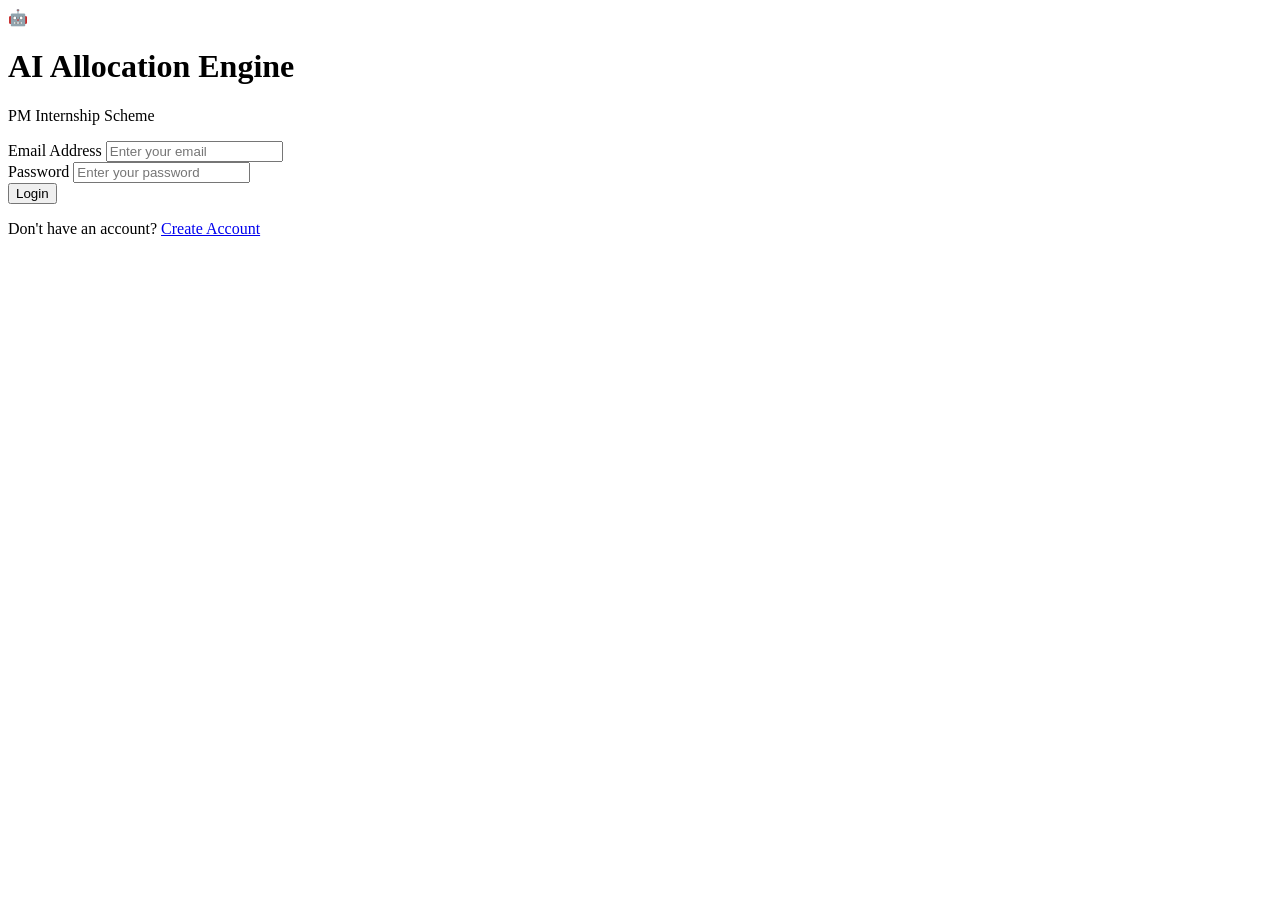
==== index.html @ 5685ccdc "Add files via upload" ====
<!DOCTYPE html>
<html lang="en">

<head>
    <meta charset="UTF-8">
    <meta name="viewport" content="width=device-width, initial-scale=1.0">

    <title>Login - AI Allocation Engine</title>

    <link rel="stylesheet" href="css/style.css">
</head>

<body class="auth-page">

    <div class="auth-container">

        <div class="auth-card">

            <!-- LOGO -->
            <div class="auth-logo">
                🤖
            </div>

            <h1>AI Allocation Engine</h1>

            <p class="auth-subtitle">
                PM Internship Scheme
            </p>

            <!-- LOGIN MESSAGE -->
            <div id="loginMessage" class="message"></div>

            <!-- LOGIN FORM -->
            <form id="loginForm">

                <div class="form-group">

                    <label for="email">
                        Email Address
                    </label>

                    <input
                        type="email"
                        id="email"
                        name="email"
                        placeholder="Enter your email"
                        autocomplete="email"
                        required
                    >

                </div>


                <div class="form-group">

                    <label for="password">
                        Password
                    </label>

                    <input
                        type="password"
                        id="password"
                        name="password"
                        placeholder="Enter your password"
                        autocomplete="current-password"
                        required
                    >

                </div>


                <button
                    type="submit"
                    id="loginButton"
                    class="primary-btn">

                    Login

                </button>

            </form>


            <p class="auth-footer">

                Don't have an account?

                <a href="register.html">
                    Create Account
                </a>

            </p>

        </div>

    </div>


    <!-- IMPORTANT:
         common.js must be loaded BEFORE login.js -->

    <script src="./js/common.js"></script>
<script src="./js/login.js"></script>

</body>

</html>
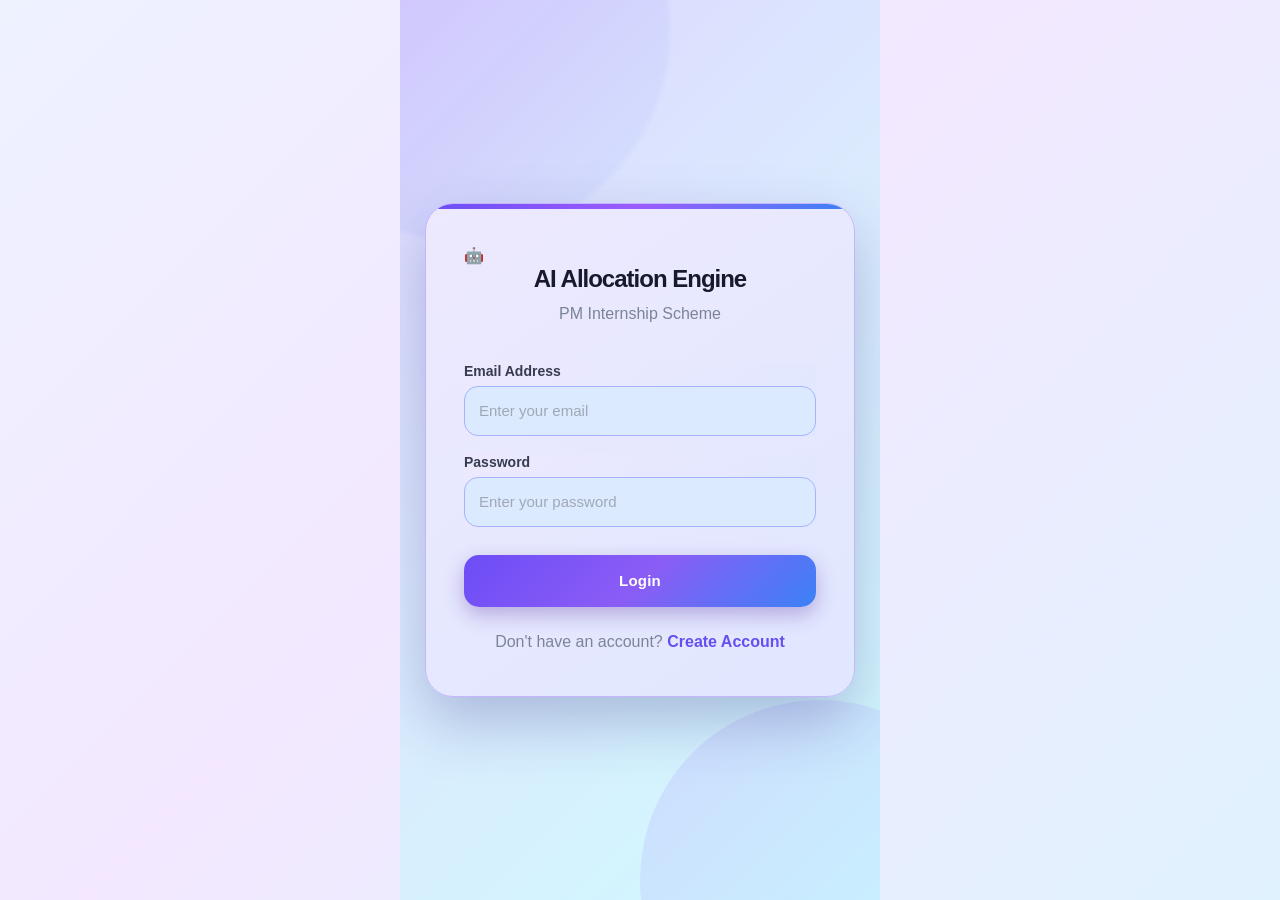
==== commit af5a4b53: "Update index.html" ====
--- a/index.html
+++ b/index.html
@@ -7,7 +7,7 @@
 
     <title>Login - AI Allocation Engine</title>
 
-    <link rel="stylesheet" href="css/style.css">
+    <link rel="stylesheet" href="./style.css">
 </head>
 
 <body class="auth-page">
@@ -99,9 +99,9 @@
     <!-- IMPORTANT:
          common.js must be loaded BEFORE login.js -->
 
-    <script src="./js/common.js"></script>
-<script src="./js/login.js"></script>
+    <script src="./common.js"></script>
+<script src="./login.js"></script>
 
 </body>
 
-</html>+</html>
--- a/style.css
+++ b/style.css
@@ -0,0 +1,3480 @@
+/* =========================================================
+   GLOBAL
+========================================================= */
+
+* {
+    margin: 0;
+    padding: 0;
+    box-sizing: border-box;
+}
+
+
+body {
+
+    font-family:
+        Arial,
+        Helvetica,
+        sans-serif;
+
+    min-height: 100vh;
+
+    background:
+        linear-gradient(
+            135deg,
+            #0f172a,
+            #1e3a8a,
+            #312e81
+        );
+
+    display: flex;
+
+    align-items: center;
+
+    justify-content: center;
+
+    padding: 20px;
+
+}
+
+
+/* =========================================================
+   AUTH CONTAINER
+========================================================= */
+
+.auth-container {
+
+    width: 100%;
+
+    max-width: 480px;
+
+}
+
+
+/* =========================================================
+   AUTH CARD
+========================================================= */
+
+.auth-card {
+
+    background: white;
+
+    border-radius: 20px;
+
+    padding: 40px;
+
+    box-shadow:
+        0 20px 60px
+        rgba(0, 0, 0, 0.3);
+
+}
+
+
+/* =========================================================
+   LOGO
+========================================================= */
+
+.logo {
+
+    width: 70px;
+
+    height: 70px;
+
+    margin: 0 auto 20px;
+
+    border-radius: 18px;
+
+    background:
+        linear-gradient(
+            135deg,
+            #2563eb,
+            #7c3aed
+        );
+
+    display: flex;
+
+    align-items: center;
+
+    justify-content: center;
+
+    font-size: 32px;
+
+}
+
+
+/* =========================================================
+   HEADINGS
+========================================================= */
+
+.auth-card h1 {
+
+    text-align: center;
+
+    font-size: 24px;
+
+    color: #111827;
+
+    margin-bottom: 5px;
+
+}
+
+
+.subtitle {
+
+    text-align: center;
+
+    color: #6b7280;
+
+    margin-bottom: 30px;
+
+}
+
+
+.auth-card h2 {
+
+    color: #1f2937;
+
+    margin-bottom: 20px;
+
+}
+
+
+/* =========================================================
+   FORM GROUP
+========================================================= */
+
+.form-group {
+
+    margin-bottom: 18px;
+
+}
+
+
+.form-group label {
+
+    display: block;
+
+    font-weight: 600;
+
+    color: #374151;
+
+    margin-bottom: 7px;
+
+}
+
+
+/* =========================================================
+   INPUT
+========================================================= */
+
+.form-group input[type="text"],
+.form-group input[type="email"],
+.form-group input[type="password"] {
+
+    width: 100%;
+
+    padding: 13px 14px;
+
+    border: 1px solid #d1d5db;
+
+    border-radius: 10px;
+
+    font-size: 15px;
+
+    outline: none;
+
+    transition: 0.2s;
+
+}
+
+
+.form-group input:focus {
+
+    border-color: #2563eb;
+
+    box-shadow:
+        0 0 0 3px
+        rgba(37, 99, 235, 0.12);
+
+}
+
+
+/* =========================================================
+   ROLE OPTIONS
+========================================================= */
+
+.role-options {
+
+    display: flex;
+
+    gap: 12px;
+
+}
+
+
+.role-option {
+
+    flex: 1;
+
+    border: 1px solid #d1d5db;
+
+    border-radius: 10px;
+
+    padding: 14px;
+
+    cursor: pointer;
+
+    transition: 0.2s;
+
+}
+
+
+.role-option:hover {
+
+    border-color: #2563eb;
+
+    background: #eff6ff;
+
+}
+
+
+.role-option input {
+
+    margin-right: 7px;
+
+}
+
+
+.role-option span {
+
+    font-weight: 600;
+
+}
+
+
+/* =========================================================
+   BUTTON
+========================================================= */
+
+.primary-btn {
+
+    width: 100%;
+
+    border: none;
+
+    border-radius: 10px;
+
+    padding: 14px;
+
+    background:
+        linear-gradient(
+            135deg,
+            #2563eb,
+            #7c3aed
+        );
+
+    color: white;
+
+    font-size: 16px;
+
+    font-weight: 700;
+
+    cursor: pointer;
+
+    transition: 0.2s;
+
+}
+
+
+.primary-btn:hover {
+
+    transform: translateY(-1px);
+
+    box-shadow:
+        0 8px 20px
+        rgba(37, 99, 235, 0.25);
+
+}
+
+
+/* =========================================================
+   MESSAGE
+========================================================= */
+
+.message {
+
+    min-height: 20px;
+
+    margin-bottom: 12px;
+
+    font-size: 14px;
+
+    font-weight: 600;
+
+}
+
+
+.message.error {
+
+    color: #dc2626;
+
+}
+
+
+.message.success {
+
+    color: #16a34a;
+
+}
+
+
+/* =========================================================
+   FOOTER
+========================================================= */
+
+.auth-footer {
+
+    text-align: center;
+
+    margin-top: 22px;
+
+    color: #6b7280;
+
+}
+
+
+.auth-footer a {
+
+    color: #2563eb;
+
+    font-weight: 700;
+
+    text-decoration: none;
+
+}
+
+
+.auth-footer a:hover {
+
+    text-decoration: underline;
+
+}
+
+
+/* =========================================================
+   MOBILE
+========================================================= */
+
+@media (max-width: 500px) {
+
+    .auth-card {
+
+        padding: 25px;
+
+    }
+
+    .role-options {
+
+        flex-direction: column;
+
+    }
+
+}
+/* =========================================================
+   APPLICATION DASHBOARD
+========================================================= */
+
+.app-layout {
+    min-height: 100vh;
+    display: flex;
+    background: #f1f5f9;
+}
+
+
+/* SIDEBAR */
+
+.sidebar {
+    width: 250px;
+    min-height: 100vh;
+    background: #0f172a;
+    color: white;
+    padding: 25px 18px;
+    position: fixed;
+    left: 0;
+    top: 0;
+    bottom: 0;
+}
+
+.sidebar-logo {
+    width: 55px;
+    height: 55px;
+    border-radius: 15px;
+    background: linear-gradient(135deg, #2563eb, #7c3aed);
+    display: flex;
+    align-items: center;
+    justify-content: center;
+    font-size: 25px;
+    margin-bottom: 15px;
+}
+
+.sidebar h2 {
+    margin-bottom: 5px;
+}
+
+.sidebar-subtitle {
+    color: #94a3b8;
+    font-size: 13px;
+    margin-bottom: 30px;
+}
+
+
+/* NAVIGATION */
+
+.sidebar nav {
+    display: flex;
+    flex-direction: column;
+    gap: 8px;
+}
+
+.nav-link {
+    text-decoration: none;
+    color: #cbd5e1;
+    padding: 13px 14px;
+    border-radius: 9px;
+    transition: 0.2s;
+}
+
+.nav-link:hover,
+.nav-link.active {
+    background: #2563eb;
+    color: white;
+}
+
+
+/* LOGOUT */
+
+.sidebar .logout-btn {
+    position: absolute;
+    left: 18px;
+    right: 18px;
+    bottom: 25px;
+    padding: 12px;
+    border: none;
+    border-radius: 9px;
+    background: #dc2626;
+    color: white;
+    font-weight: bold;
+    cursor: pointer;
+}
+
+
+/* MAIN */
+
+.main-content {
+    margin-left: 250px;
+    width: calc(100% - 250px);
+    padding: 30px;
+}
+
+
+/* TOPBAR */
+
+.topbar {
+    background: white;
+    padding: 20px 25px;
+    border-radius: 15px;
+    display: flex;
+    justify-content: space-between;
+    align-items: center;
+    margin-bottom: 25px;
+}
+
+.topbar h1 {
+    color: #0f172a;
+    margin-bottom: 5px;
+}
+
+.topbar p {
+    color: #64748b;
+}
+
+
+.user-info {
+    display: flex;
+    align-items: center;
+    gap: 10px;
+}
+
+.user-info small {
+    display: block;
+    color: #64748b;
+    margin-top: 3px;
+}
+
+.user-avatar {
+    width: 45px;
+    height: 45px;
+    background: #dbeafe;
+    border-radius: 50%;
+    display: flex;
+    align-items: center;
+    justify-content: center;
+}
+
+
+/* WELCOME */
+
+.welcome-card {
+    background: linear-gradient(
+        135deg,
+        #2563eb,
+        #7c3aed
+    );
+    color: white;
+    padding: 30px;
+    border-radius: 18px;
+    margin-bottom: 25px;
+}
+
+.welcome-card h2 {
+    margin-bottom: 8px;
+}
+
+
+/* STATISTICS */
+
+.stats-grid {
+    display: grid;
+    grid-template-columns: repeat(4, 1fr);
+    gap: 18px;
+    margin-bottom: 25px;
+}
+
+.stat-card {
+    background: white;
+    border-radius: 15px;
+    padding: 22px;
+    display: flex;
+    align-items: center;
+    gap: 15px;
+    box-shadow: 0 5px 15px rgba(15, 23, 42, 0.05);
+}
+
+.stat-icon {
+    width: 50px;
+    height: 50px;
+    border-radius: 12px;
+    background: #eff6ff;
+    display: flex;
+    align-items: center;
+    justify-content: center;
+    font-size: 24px;
+}
+
+.stat-card h3 {
+    font-size: 25px;
+    color: #0f172a;
+}
+
+.stat-card p {
+    color: #64748b;
+}
+
+
+/* SECTION */
+
+.section-card {
+    background: white;
+    border-radius: 15px;
+    padding: 25px;
+}
+
+.section-card h2 {
+    color: #0f172a;
+    margin-bottom: 20px;
+}
+
+
+/* QUICK ACTIONS */
+
+.quick-actions {
+    display: grid;
+    grid-template-columns: repeat(2, 1fr);
+    gap: 15px;
+}
+
+.action-card {
+    text-decoration: none;
+    color: #0f172a;
+    border: 1px solid #e2e8f0;
+    border-radius: 12px;
+    padding: 18px;
+    display: flex;
+    align-items: center;
+    gap: 15px;
+    transition: 0.2s;
+}
+
+.action-card:hover {
+    border-color: #2563eb;
+    transform: translateY(-2px);
+}
+
+.action-card > span {
+    font-size: 30px;
+}
+
+.action-card h3 {
+    margin-bottom: 5px;
+}
+
+.action-card p {
+    color: #64748b;
+    font-size: 14px;
+}
+
+
+/* MOBILE */
+
+@media (max-width: 900px) {
+
+    .sidebar {
+        width: 210px;
+    }
+
+    .main-content {
+        margin-left: 210px;
+        width: calc(100% - 210px);
+    }
+
+    .stats-grid {
+        grid-template-columns: repeat(2, 1fr);
+    }
+}
+
+
+@media (max-width: 650px) {
+
+    .sidebar {
+        position: relative;
+        width: 100%;
+        min-height: auto;
+    }
+
+    .app-layout {
+        display: block;
+    }
+
+    .main-content {
+        margin-left: 0;
+        width: 100%;
+        padding: 15px;
+    }
+
+    .stats-grid {
+        grid-template-columns: 1fr;
+    }
+
+    .quick-actions {
+        grid-template-columns: 1fr;
+    }
+
+    .topbar {
+        flex-direction: column;
+        align-items: flex-start;
+        gap: 15px;
+    }
+}
+/* =========================================================
+   FORMS
+========================================================= */
+
+.form-grid {
+    display: grid;
+    grid-template-columns: repeat(2, 1fr);
+    gap: 18px;
+    margin-bottom: 20px;
+}
+
+.form-group select {
+    width: 100%;
+    padding: 13px 14px;
+    border: 1px solid #d1d5db;
+    border-radius: 10px;
+    font-size: 15px;
+    background: white;
+}
+
+.form-group select:focus {
+    outline: none;
+    border-color: #2563eb;
+}
+
+
+@media (max-width: 700px) {
+
+    .form-grid {
+        grid-template-columns: 1fr;
+    }
+
+}
+/* =========================================================
+   INTERNSHIPS
+========================================================= */
+
+.internship-list {
+    display: grid;
+    gap: 18px;
+}
+
+.internship-card {
+    border: 1px solid #e2e8f0;
+    border-radius: 14px;
+    padding: 20px;
+    background: #fff;
+}
+
+.internship-header {
+    display: flex;
+    justify-content: space-between;
+    align-items: flex-start;
+    gap: 15px;
+    margin-bottom: 18px;
+}
+
+.internship-header h3 {
+    color: #0f172a;
+    margin-bottom: 5px;
+}
+
+.internship-header p {
+    color: #64748b;
+}
+
+.domain-badge {
+    background: #dbeafe;
+    color: #1d4ed8;
+    padding: 7px 12px;
+    border-radius: 20px;
+    font-size: 13px;
+    font-weight: bold;
+}
+
+.internship-details {
+    display: flex;
+    flex-wrap: wrap;
+    gap: 10px;
+    margin-bottom: 15px;
+}
+
+.internship-details span {
+    background: #f8fafc;
+    border: 1px solid #e2e8f0;
+    padding: 8px 10px;
+    border-radius: 8px;
+    color: #475569;
+    font-size: 13px;
+}
+
+.skills-text {
+    color: #475569;
+}
+
+.empty-state {
+    text-align: center;
+    padding: 40px;
+    border: 2px dashed #cbd5e1;
+    border-radius: 12px;
+    color: #64748b;
+}
+/* =========================================================
+   TABLE
+========================================================= */
+
+.table-wrapper {
+    width: 100%;
+    overflow-x: auto;
+}
+
+table {
+    width: 100%;
+    border-collapse: collapse;
+}
+
+th,
+td {
+    padding: 14px;
+    text-align: left;
+    border-bottom: 1px solid #e2e8f0;
+}
+
+th {
+    background: #f8fafc;
+    color: #334155;
+}
+
+td {
+    color: #475569;
+}
+
+.status-success {
+    display: inline-block;
+    padding: 6px 10px;
+    border-radius: 15px;
+    background: #dcfce7;
+    color: #166534;
+    font-size: 12px;
+    font-weight: bold;
+}
+/* =========================================================
+   FINAL APPLICATION LAYOUT FIX
+   ========================================================= */
+
+html,
+body {
+    width: 100%;
+    min-height: 100%;
+    margin: 0;
+    padding: 0;
+}
+
+body {
+    overflow-x: hidden;
+}
+
+
+/* MAIN APPLICATION */
+
+.app-layout {
+    width: 100%;
+    min-height: 100vh;
+    display: block;
+    margin: 0;
+    padding: 0;
+}
+
+
+/* FIXED SIDEBAR */
+
+.app-layout .sidebar {
+    position: fixed;
+    top: 0;
+    left: 0;
+    bottom: 0;
+
+    width: 270px;
+    height: 100vh;
+
+    box-sizing: border-box;
+
+    z-index: 1000;
+
+    overflow-y: auto;
+    overflow-x: hidden;
+}
+
+
+/* MAIN CONTENT */
+
+.app-layout .main-content {
+    position: relative;
+
+    margin-left: 270px;
+    margin-right: 0;
+
+    width: calc(100vw - 270px);
+
+    min-height: 100vh;
+
+    box-sizing: border-box;
+
+    padding: 30px 40px;
+
+    max-width: none !important;
+
+    overflow-x: hidden;
+}
+
+
+/* TOP BAR */
+
+.app-layout .topbar {
+    width: 100%;
+    max-width: none !important;
+    box-sizing: border-box;
+}
+
+
+/* SECTION CARDS */
+
+.app-layout .section-card {
+    width: 100%;
+    max-width: none !important;
+    box-sizing: border-box;
+}
+
+
+/* WELCOME CARD */
+
+.app-layout .welcome-card {
+    width: 100%;
+    max-width: none !important;
+    box-sizing: border-box;
+}
+
+
+/* STATISTICS */
+
+.app-layout .stats-grid {
+    width: 100%;
+    box-sizing: border-box;
+}
+
+
+/* QUICK ACTIONS */
+
+.app-layout .quick-actions {
+    width: 100%;
+    box-sizing: border-box;
+}
+
+
+/* FORM */
+
+.app-layout form {
+    width: 100%;
+    box-sizing: border-box;
+}
+
+
+/* TABLE */
+
+.app-layout .table-wrapper {
+    width: 100%;
+    overflow-x: auto;
+}
+
+
+/* =========================================================
+   DESKTOP CONTENT WIDTH
+   ========================================================= */
+
+@media (min-width: 1200px) {
+
+    .app-layout .main-content {
+        padding-left: 45px;
+        padding-right: 45px;
+    }
+
+}
+
+
+/* =========================================================
+   TABLET
+   ========================================================= */
+
+@media (max-width: 900px) {
+
+    .app-layout .sidebar {
+        width: 220px;
+    }
+
+    .app-layout .main-content {
+        margin-left: 220px;
+        width: calc(100vw - 220px);
+        padding: 25px;
+    }
+
+}
+
+
+/* =========================================================
+   MOBILE
+   ========================================================= */
+
+@media (max-width: 650px) {
+
+    .app-layout .sidebar {
+        position: relative;
+
+        width: 100%;
+        height: auto;
+
+        min-height: auto;
+    }
+
+    .app-layout .main-content {
+        margin-left: 0;
+
+        width: 100%;
+
+        min-height: auto;
+
+        padding: 15px;
+    }
+
+}
+
+/* =========================================================
+   FINAL LAYOUT FIX
+   ========================================================= */
+
+* {
+    box-sizing: border-box;
+}
+
+html,
+body {
+    width: 100%;
+    min-height: 100%;
+    margin: 0;
+}
+
+body {
+    overflow-x: hidden;
+}
+
+.app-layout {
+    width: 100%;
+    min-height: 100vh;
+}
+
+.sidebar {
+    width: 250px;
+    box-sizing: border-box;
+}
+
+.main-content {
+    margin-left: 250px;
+    width: calc(100vw - 250px);
+    max-width: none;
+    box-sizing: border-box;
+}
+
+@media (max-width: 900px) {
+    .sidebar {
+        width: 220px;
+    }
+
+    .main-content {
+        margin-left: 220px;
+        width: calc(100vw - 220px);
+        padding: 24px;
+    }
+}
+
+@media (max-width: 650px) {
+    .sidebar {
+        position: relative;
+        width: 100%;
+        min-height: auto;
+    }
+
+    .main-content {
+        margin-left: 0;
+        width: 100%;
+        padding: 18px;
+    }
+}
+/* =========================================================
+   MODERN UI DESIGN
+   AI-Based Smart Allocation Engine
+   Design only — no JavaScript/functionality changes
+   ========================================================= */
+
+:root {
+    --bg: #f5f7fb;
+    --surface: #ffffff;
+    --surface-soft: #f8f9ff;
+    --text: #172033;
+    --text-light: #667085;
+    --border: #e6e9f0;
+
+    --primary: #635bff;
+    --primary-dark: #4f46e5;
+    --secondary: #8b5cf6;
+
+    --success: #16a34a;
+    --warning: #f59e0b;
+    --danger: #ef4444;
+
+    --sidebar: #0f172a;
+    --sidebar-light: #182235;
+
+    --shadow-sm: 0 4px 18px rgba(24, 32, 56, 0.06);
+    --shadow: 0 14px 40px rgba(24, 32, 56, 0.10);
+
+    --radius: 20px;
+}
+
+/* =========================================================
+   GLOBAL
+   ========================================================= */
+
+* {
+    box-sizing: border-box;
+}
+
+html {
+    scroll-behavior: smooth;
+}
+
+body {
+    margin: 0;
+    min-height: 100vh;
+
+    font-family:
+        Inter,
+        "Segoe UI",
+        Roboto,
+        Arial,
+        sans-serif;
+
+    color: var(--text);
+
+    background:
+        radial-gradient(
+            circle at 90% 5%,
+            rgba(99, 91, 255, 0.10),
+            transparent 28%
+        ),
+        radial-gradient(
+            circle at 15% 85%,
+            rgba(139, 92, 246, 0.07),
+            transparent 25%
+        ),
+        var(--bg);
+}
+
+/* =========================================================
+   APP LAYOUT
+   ========================================================= */
+
+.app-layout {
+    width: 100%;
+    min-height: 100vh;
+}
+
+/* =========================================================
+   SIDEBAR
+   ========================================================= */
+
+.sidebar {
+    width: 250px;
+
+    background:
+        linear-gradient(
+            180deg,
+            #0f172a 0%,
+            #111827 55%,
+            #151d31 100%
+        );
+
+    border-right: 1px solid rgba(255, 255, 255, 0.06);
+
+    box-shadow:
+        8px 0 30px rgba(15, 23, 42, 0.10);
+
+    padding: 24px 18px;
+}
+
+/* Logo */
+
+.sidebar .logo,
+.sidebar .brand-icon {
+    border-radius: 18px;
+
+    box-shadow:
+        0 12px 30px rgba(99, 91, 255, 0.30);
+}
+
+/* Sidebar title */
+
+.sidebar h1,
+.sidebar h2,
+.sidebar .brand-title,
+.sidebar .app-title {
+    color: #ffffff;
+    letter-spacing: -0.4px;
+}
+
+/* Sidebar subtitle */
+
+.sidebar p,
+.sidebar .brand-subtitle,
+.sidebar .app-subtitle {
+    color: #94a3b8;
+}
+
+/* Sidebar navigation */
+
+.sidebar a,
+.sidebar button,
+.nav-item {
+    border-radius: 13px;
+
+    transition:
+        background 0.2s ease,
+        transform 0.2s ease,
+        box-shadow 0.2s ease;
+}
+
+.sidebar a:hover,
+.nav-item:hover {
+    background: rgba(255, 255, 255, 0.07);
+
+    transform: translateX(2px);
+}
+
+/* Active menu */
+
+.sidebar a.active,
+.sidebar .active,
+.nav-item.active {
+    background:
+        linear-gradient(
+            135deg,
+            #635bff,
+            #7c3aed
+        );
+
+    color: #ffffff;
+
+    box-shadow:
+        0 8px 24px rgba(99, 91, 255, 0.25);
+}
+
+/* =========================================================
+   MAIN CONTENT
+   ========================================================= */
+
+.main-content {
+    background: transparent;
+
+    padding: 34px;
+
+    width: calc(100vw - 250px);
+
+    margin-left: 250px;
+
+    min-height: 100vh;
+}
+
+.main-content > * {
+    max-width: 1180px;
+
+    margin-left: auto;
+    margin-right: auto;
+}
+
+/* =========================================================
+   PAGE HEADER
+   ========================================================= */
+
+.page-header,
+.header-card,
+.hero-card {
+    position: relative;
+
+    overflow: hidden;
+
+    background:
+        linear-gradient(
+            135deg,
+            rgba(255, 255, 255, 0.97),
+            rgba(250, 248, 255, 0.95)
+        );
+
+    border: 1px solid rgba(255, 255, 255, 0.9);
+
+    border-radius: 24px;
+
+    box-shadow: var(--shadow);
+
+    padding: 30px;
+}
+
+/* Decorative circle */
+
+.page-header::after,
+.header-card::after,
+.hero-card::after {
+    content: "";
+
+    position: absolute;
+
+    width: 220px;
+    height: 220px;
+
+    border-radius: 50%;
+
+    background:
+        linear-gradient(
+            135deg,
+            rgba(99, 91, 255, 0.12),
+            rgba(139, 92, 246, 0.02)
+        );
+
+    right: -80px;
+    top: -110px;
+
+    pointer-events: none;
+}
+
+/* Page title */
+
+.page-header h1,
+.header-card h1,
+.hero-card h1 {
+    color: var(--text);
+
+    font-size: clamp(2rem, 3vw, 2.7rem);
+
+    letter-spacing: -1.3px;
+
+    margin-bottom: 8px;
+}
+
+/* Subtitle */
+
+.page-header p,
+.header-card p,
+.hero-card p {
+    color: var(--text-light);
+}
+
+/* =========================================================
+   CARDS
+   ========================================================= */
+
+.card,
+.stat-card,
+.content-card,
+.panel,
+.form-card,
+.table-card,
+.recommendation-card {
+    background: rgba(255, 255, 255, 0.94);
+
+    border: 1px solid var(--border);
+
+    border-radius: var(--radius);
+
+    box-shadow: var(--shadow-sm);
+
+    transition:
+        transform 0.2s ease,
+        box-shadow 0.2s ease,
+        border-color 0.2s ease;
+}
+
+/* Hover */
+
+.card:hover,
+.stat-card:hover,
+.content-card:hover,
+.panel:hover,
+.form-card:hover,
+.recommendation-card:hover {
+    transform: translateY(-3px);
+
+    box-shadow: var(--shadow);
+
+    border-color: #ddd9ff;
+}
+
+/* =========================================================
+   STATISTICS CARDS
+   ========================================================= */
+
+.stat-card {
+    min-height: 130px;
+
+    padding: 24px;
+}
+
+/* Stat icon */
+
+.stat-card .icon,
+.stat-card .stat-icon {
+    border-radius: 16px;
+
+    background:
+        linear-gradient(
+            135deg,
+            #eef2ff,
+            #f3e8ff
+        );
+}
+
+/* Number */
+
+.stat-card .number,
+.stat-card .stat-number {
+    color: var(--text);
+
+    font-size: 2rem;
+
+    font-weight: 800;
+}
+
+/* Label */
+
+.stat-card .label,
+.stat-card .stat-label {
+    color: var(--text-light);
+}
+
+/* =========================================================
+   TYPOGRAPHY
+   ========================================================= */
+
+h1,
+h2,
+h3,
+h4,
+h5,
+h6 {
+    color: var(--text);
+
+    letter-spacing: -0.5px;
+}
+
+p,
+label,
+small,
+.muted {
+    color: var(--text-light);
+}
+
+/* =========================================================
+   FORMS
+   ========================================================= */
+
+input,
+select,
+textarea {
+    width: 100%;
+
+    background: #ffffff;
+
+    border: 1px solid #dfe4ee;
+
+    border-radius: 12px;
+
+    color: var(--text);
+
+    padding: 11px 13px;
+
+    min-height: 44px;
+
+    outline: none;
+
+    transition:
+        border-color 0.2s ease,
+        box-shadow 0.2s ease,
+        background 0.2s ease;
+}
+
+/* Textarea */
+
+textarea {
+    min-height: 110px;
+
+    resize: vertical;
+}
+
+/* Focus */
+
+input:focus,
+select:focus,
+textarea:focus {
+    border-color: #8b83ff;
+
+    background: #ffffff;
+
+    box-shadow:
+        0 0 0 4px rgba(99, 91, 255, 0.10);
+}
+
+/* Placeholder */
+
+input::placeholder,
+textarea::placeholder {
+    color: #a0a8b8;
+}
+
+/* =========================================================
+   FORM LABELS
+   ========================================================= */
+
+label {
+    font-weight: 600;
+
+    margin-bottom: 6px;
+}
+
+/* =========================================================
+   BUTTONS
+   ========================================================= */
+
+button,
+.btn,
+input[type="submit"],
+input[type="button"] {
+    border: none;
+
+    border-radius: 12px;
+
+    font-weight: 700;
+
+    cursor: pointer;
+
+    transition:
+        transform 0.18s ease,
+        box-shadow 0.18s ease,
+        opacity 0.18s ease;
+}
+
+/* Hover */
+
+button:hover,
+.btn:hover,
+input[type="submit"]:hover,
+input[type="button"]:hover {
+    transform: translateY(-1px);
+
+    box-shadow:
+        0 10px 24px rgba(99, 91, 255, 0.18);
+}
+
+/* Active */
+
+button:active,
+.btn:active {
+    transform: translateY(0);
+}
+
+/* Primary */
+
+.btn-primary,
+.primary,
+button[type="submit"],
+.action-btn {
+    background:
+        linear-gradient(
+            135deg,
+            var(--primary),
+            var(--secondary)
+        );
+
+    color: #ffffff;
+}
+
+/* Secondary */
+
+.btn-secondary,
+.secondary {
+    background: #eef2ff;
+
+    color: var(--primary-dark);
+}
+
+/* Success */
+
+.btn-success,
+.success {
+    background: #dcfce7;
+
+    color: #15803d;
+}
+
+/* Danger */
+
+.btn-danger,
+.danger {
+    background: #fee2e2;
+
+    color: #dc2626;
+}
+
+/* =========================================================
+   TABLES
+   ========================================================= */
+
+table {
+    width: 100%;
+
+    border-collapse: separate;
+
+    border-spacing: 0;
+
+    overflow: hidden;
+
+    border-radius: 16px;
+
+    background: #ffffff;
+}
+
+/* Table header */
+
+thead th {
+    background: #f7f7ff;
+
+    color: #4b5563;
+
+    font-size: 0.82rem;
+
+    text-transform: uppercase;
+
+    letter-spacing: 0.05em;
+
+    border-bottom: 1px solid var(--border);
+
+    padding: 15px;
+}
+
+/* Table cells */
+
+tbody td {
+    color: #374151;
+
+    border-bottom: 1px solid #eef0f5;
+
+    padding: 15px;
+}
+
+/* Table hover */
+
+tbody tr {
+    transition: background 0.15s ease;
+}
+
+tbody tr:hover {
+    background: #faf9ff;
+}
+
+/* Last row */
+
+tbody tr:last-child td {
+    border-bottom: none;
+}
+
+/* =========================================================
+   BADGES
+   ========================================================= */
+
+.badge,
+.status,
+.tag,
+.chip {
+    border-radius: 999px;
+
+    font-weight: 700;
+
+    padding: 6px 12px;
+}
+
+/* =========================================================
+   AI ALLOCATION
+   ========================================================= */
+
+.recommendation-card {
+    border-left: 4px solid var(--primary);
+}
+
+/* AI badge */
+
+.ai-badge,
+.ai-label {
+    display: inline-flex;
+
+    align-items: center;
+
+    background:
+        linear-gradient(
+            135deg,
+            #635bff,
+            #8b5cf6
+        );
+
+    color: #ffffff;
+
+    border-radius: 999px;
+
+    padding: 7px 14px;
+
+    font-weight: 700;
+
+    box-shadow:
+        0 8px 20px rgba(99, 91, 255, 0.18);
+}
+
+/* Score */
+
+.ai-score,
+.score,
+.match-score {
+    font-weight: 800;
+
+    color: var(--primary-dark);
+}
+
+/* =========================================================
+   EMPTY STATES
+   ========================================================= */
+
+.empty-state,
+.no-data,
+.no-internships {
+    background:
+        linear-gradient(
+            135deg,
+            #fafaff,
+            #ffffff
+        );
+
+    border: 1px dashed #cfd4e2;
+
+    border-radius: 18px;
+
+    color: var(--text-light);
+
+    padding: 35px;
+
+    text-align: center;
+}
+
+/* =========================================================
+   ALERT / MESSAGE
+   ========================================================= */
+
+.message,
+.alert {
+    border-radius: 12px;
+
+    padding: 12px 15px;
+
+    font-weight: 600;
+}
+
+.message.success,
+.alert.success {
+    background: #ecfdf3;
+
+    color: #15803d;
+}
+
+.message.error,
+.alert.error {
+    background: #fef2f2;
+
+    color: #dc2626;
+}
+
+/* =========================================================
+   LOGIN / REGISTER
+   ========================================================= */
+
+.auth-container,
+.login-container,
+.register-container {
+    min-height: 100vh;
+
+    background:
+        radial-gradient(
+            circle at 20% 20%,
+            rgba(99, 91, 255, 0.18),
+            transparent 28%
+        ),
+        radial-gradient(
+            circle at 85% 80%,
+            rgba(139, 92, 246, 0.16),
+            transparent 28%
+        ),
+        #f7f7fb;
+}
+
+/* Auth card */
+
+.auth-card,
+.login-card,
+.register-card {
+    border: 1px solid rgba(255, 255, 255, 0.9);
+
+    border-radius: 26px;
+
+    box-shadow:
+        0 25px 70px rgba(15, 23, 42, 0.13);
+
+    background: rgba(255, 255, 255, 0.96);
+}
+
+/* =========================================================
+   LOGOUT
+   ========================================================= */
+
+.logout,
+.logout-btn,
+button.logout {
+    background:
+        linear-gradient(
+            135deg,
+            #ef4444,
+            #dc2626
+        );
+
+    color: #ffffff;
+}
+
+/* =========================================================
+   LINKS
+   ========================================================= */
+
+a {
+    color: var(--primary);
+
+    text-decoration: none;
+
+    transition: color 0.2s ease;
+}
+
+a:hover {
+    color: var(--primary-dark);
+}
+
+/* =========================================================
+   SCROLLBAR
+   ========================================================= */
+
+::-webkit-scrollbar {
+    width: 8px;
+}
+
+::-webkit-scrollbar-track {
+    background: #f1f3f7;
+}
+
+::-webkit-scrollbar-thumb {
+    background: #c7cbd8;
+
+    border-radius: 20px;
+}
+
+::-webkit-scrollbar-thumb:hover {
+    background: #a8adbc;
+}
+
+/* =========================================================
+   RESPONSIVE
+   ========================================================= */
+
+@media (max-width: 1000px) {
+
+    .main-content {
+        padding: 24px;
+    }
+
+}
+
+@media (max-width: 700px) {
+
+    .main-content {
+        padding: 16px;
+
+        margin-left: 0;
+
+        width: 100%;
+    }
+
+    .sidebar {
+        width: 100%;
+
+        position: relative;
+
+        min-height: auto;
+    }
+
+    .page-header,
+    .header-card,
+    .hero-card,
+    .card,
+    .stat-card,
+    .content-card,
+    .panel {
+        border-radius: 16px;
+    }
+
+    table {
+        display: block;
+
+        overflow-x: auto;
+    }
+
+}
+/* ============================================================
+   AI SMART ALLOCATION ENGINE
+   UNIQUE MODERN LOGIN + DASHBOARD DESIGN
+   DESIGN ONLY — NO JAVASCRIPT CHANGES
+   ============================================================ */
+
+:root {
+    --unique-purple: #6c4df6;
+    --unique-violet: #9b5cff;
+    --unique-blue: #3b82f6;
+    --unique-dark: #101426;
+    --unique-dark-2: #171b32;
+    --unique-white: #ffffff;
+    --unique-text: #172033;
+    --unique-muted: #7b849b;
+    --unique-border: #e6e8f0;
+    --unique-bg: #f6f7fc;
+
+    --unique-gradient:
+        linear-gradient(
+            135deg,
+            #6c4df6 0%,
+            #8b5cf6 45%,
+            #3b82f6 100%
+        );
+
+    --unique-shadow:
+        0 20px 60px rgba(55, 45, 120, 0.12);
+}
+
+
+/* ============================================================
+   LOGIN PAGE
+   ============================================================ */
+
+/* Main login background */
+
+.auth-container,
+.login-container {
+    min-height: 100vh !important;
+
+    display: flex;
+
+    align-items: center;
+
+    justify-content: center;
+
+    position: relative;
+
+    overflow: hidden;
+
+    background:
+        radial-gradient(
+            circle at 10% 20%,
+            rgba(108, 77, 246, 0.22),
+            transparent 30%
+        ),
+        radial-gradient(
+            circle at 90% 80%,
+            rgba(59, 130, 246, 0.18),
+            transparent 30%
+        ),
+        linear-gradient(
+            135deg,
+            #f8f8ff,
+            #eef1ff
+        ) !important;
+}
+
+
+/* Decorative background circles */
+
+.auth-container::before,
+.login-container::before {
+    content: "";
+
+    position: absolute;
+
+    width: 420px;
+    height: 420px;
+
+    border-radius: 50%;
+
+    background:
+        linear-gradient(
+            135deg,
+            rgba(108, 77, 246, 0.14),
+            rgba(59, 130, 246, 0.04)
+        );
+
+    top: -180px;
+
+    left: -150px;
+
+    filter: blur(2px);
+}
+
+
+.auth-container::after,
+.login-container::after {
+    content: "";
+
+    position: absolute;
+
+    width: 360px;
+    height: 360px;
+
+    border-radius: 50%;
+
+    background:
+        linear-gradient(
+            135deg,
+            rgba(155, 92, 255, 0.14),
+            rgba(59, 130, 246, 0.04)
+        );
+
+    bottom: -160px;
+
+    right: -120px;
+}
+
+
+/* Login card */
+
+.login-card,
+.auth-card {
+    position: relative;
+
+    z-index: 2;
+
+    width: min(430px, 92%);
+
+    padding: 42px 38px;
+
+    border-radius: 28px !important;
+
+    background:
+        rgba(255, 255, 255, 0.94) !important;
+
+    border:
+        1px solid rgba(255, 255, 255, 0.8) !important;
+
+    box-shadow:
+        0 30px 80px rgba(45, 38, 100, 0.16) !important;
+
+    backdrop-filter: blur(20px);
+
+    -webkit-backdrop-filter: blur(20px);
+
+    overflow: hidden;
+}
+
+
+/* Top gradient line */
+
+.login-card::before,
+.auth-card::before {
+    content: "";
+
+    position: absolute;
+
+    top: 0;
+    left: 0;
+
+    width: 100%;
+    height: 5px;
+
+    background:
+        linear-gradient(
+            90deg,
+            #6c4df6,
+            #9b5cff,
+            #3b82f6
+        );
+}
+
+
+/* Login logo */
+
+.login-card .logo,
+.auth-card .logo {
+    width: 72px;
+    height: 72px;
+
+    margin: 0 auto 18px;
+
+    display: flex;
+
+    align-items: center;
+
+    justify-content: center;
+
+    border-radius: 22px;
+
+    background:
+        linear-gradient(
+            135deg,
+            #6c4df6,
+            #8b5cf6,
+            #3b82f6
+        );
+
+    color: white;
+
+    box-shadow:
+        0 15px 35px rgba(108, 77, 246, 0.30);
+}
+
+
+/* Login heading */
+
+.login-card h1,
+.login-card h2,
+.auth-card h1,
+.auth-card h2 {
+    text-align: center;
+
+    color: #171a2b !important;
+
+    font-weight: 800;
+
+    letter-spacing: -1px;
+
+    margin-bottom: 8px;
+}
+
+
+/* Login description */
+
+.login-card p,
+.auth-card > p {
+    text-align: center;
+
+    color: #7b849b !important;
+
+    line-height: 1.6;
+}
+
+
+/* Input labels */
+
+.login-card label,
+.auth-card label {
+    display: block;
+
+    color: #363b52 !important;
+
+    font-size: 14px;
+
+    font-weight: 700;
+
+    margin-bottom: 7px;
+}
+
+
+/* Login inputs */
+
+.login-card input,
+.auth-card input,
+.login-card select,
+.auth-card select {
+    width: 100%;
+
+    height: 50px;
+
+    padding: 0 15px;
+
+    border-radius: 14px !important;
+
+    border: 1.5px solid #e0e3ed !important;
+
+    background: #fafbff !important;
+
+    color: #20243a !important;
+
+    font-size: 14px;
+
+    transition:
+        border-color .25s ease,
+        box-shadow .25s ease,
+        transform .25s ease;
+}
+
+
+/* Input focus */
+
+.login-card input:focus,
+.auth-card input:focus,
+.login-card select:focus,
+.auth-card select:focus {
+    border-color: #7357f6 !important;
+
+    background: white !important;
+
+    outline: none;
+
+    box-shadow:
+        0 0 0 4px rgba(108, 77, 246, 0.10) !important;
+
+    transform: translateY(-1px);
+}
+
+
+/* Login button */
+
+.login-card button,
+.login-card .btn,
+.auth-card button,
+.auth-card .btn,
+.login-card input[type="submit"],
+.auth-card input[type="submit"] {
+    width: 100%;
+
+    min-height: 52px;
+
+    margin-top: 10px;
+
+    border: none !important;
+
+    border-radius: 15px !important;
+
+    background:
+        linear-gradient(
+            135deg,
+            #6c4df6 0%,
+            #8b5cf6 50%,
+            #3b82f6 100%
+        ) !important;
+
+    color: #ffffff !important;
+
+    font-size: 15px;
+
+    font-weight: 800;
+
+    letter-spacing: .2px;
+
+    cursor: pointer;
+
+    box-shadow:
+        0 12px 25px rgba(108, 77, 246, 0.25);
+
+    transition:
+        transform .25s ease,
+        box-shadow .25s ease,
+        filter .25s ease;
+}
+
+
+/* Button hover */
+
+.login-card button:hover,
+.login-card .btn:hover,
+.auth-card button:hover,
+.auth-card .btn:hover,
+.login-card input[type="submit"]:hover,
+.auth-card input[type="submit"]:hover {
+    transform: translateY(-3px);
+
+    filter: brightness(1.05);
+
+    box-shadow:
+        0 18px 35px rgba(108, 77, 246, 0.32);
+}
+
+
+/* Button click */
+
+.login-card button:active,
+.auth-card button:active {
+    transform: translateY(0);
+
+    box-shadow:
+        0 7px 15px rgba(108, 77, 246, 0.22);
+}
+
+
+/* Register link */
+
+.login-card a,
+.auth-card a {
+    color: #654ff0 !important;
+
+    font-weight: 700;
+
+    text-decoration: none;
+
+    transition: color .2s ease;
+}
+
+
+.login-card a:hover,
+.auth-card a:hover {
+    color: #3b82f6 !important;
+}
+
+
+/* ============================================================
+   DASHBOARD PAGE
+   ============================================================ */
+
+
+/* Dashboard body */
+
+body:has(.sidebar) {
+    background:
+        radial-gradient(
+            circle at 85% 0%,
+            rgba(108, 77, 246, 0.08),
+            transparent 25%
+        ),
+        #f6f7fc;
+}
+
+
+/* Sidebar */
+
+.sidebar {
+    background:
+        linear-gradient(
+            180deg,
+            #101426 0%,
+            #151a30 55%,
+            #1c2140 100%
+        ) !important;
+
+    border-right:
+        1px solid rgba(255, 255, 255, 0.06) !important;
+
+    box-shadow:
+        10px 0 35px rgba(16, 20, 38, 0.10);
+
+    padding: 24px 16px !important;
+}
+
+
+/* Sidebar logo */
+
+.sidebar .logo,
+.sidebar .brand-icon {
+    background:
+        linear-gradient(
+            135deg,
+            #6c4df6,
+            #9b5cff,
+            #3b82f6
+        ) !important;
+
+    border-radius: 18px !important;
+
+    box-shadow:
+        0 12px 30px rgba(108, 77, 246, 0.30);
+}
+
+
+/* Sidebar title */
+
+.sidebar h1,
+.sidebar h2,
+.sidebar .brand-title,
+.sidebar .app-title {
+    color: #ffffff !important;
+
+    font-weight: 800;
+
+    letter-spacing: -.5px;
+}
+
+
+/* Sidebar subtitle */
+
+.sidebar p,
+.sidebar .brand-subtitle,
+.sidebar .app-subtitle {
+    color: #929ab1 !important;
+}
+
+
+/* Sidebar links */
+
+.sidebar a,
+.sidebar button,
+.nav-item {
+    border-radius: 13px !important;
+
+    color: #aeb6c9 !important;
+
+    transition:
+        background .2s ease,
+        color .2s ease,
+        transform .2s ease;
+}
+
+
+/* Sidebar hover */
+
+.sidebar a:hover,
+.sidebar button:hover,
+.nav-item:hover {
+    background:
+        rgba(255, 255, 255, 0.07) !important;
+
+    color: #ffffff !important;
+
+    transform: translateX(3px);
+}
+
+
+/* Active sidebar */
+
+.sidebar a.active,
+.sidebar .active,
+.nav-item.active {
+    background:
+        linear-gradient(
+            135deg,
+            #6c4df6,
+            #8b5cf6
+        ) !important;
+
+    color: #ffffff !important;
+
+    box-shadow:
+        0 10px 25px rgba(108, 77, 246, 0.28);
+}
+
+
+/* ============================================================
+   DASHBOARD MAIN AREA
+   ============================================================ */
+
+.main-content {
+    background: transparent !important;
+
+    padding: 32px !important;
+
+    min-height: 100vh;
+}
+
+
+/* Dashboard welcome section */
+
+.page-header,
+.header-card,
+.hero-card {
+    position: relative;
+
+    overflow: hidden;
+
+    padding: 30px !important;
+
+    border-radius: 24px !important;
+
+    border:
+        1px solid rgba(255, 255, 255, 0.8) !important;
+
+    background:
+        linear-gradient(
+            135deg,
+            #ffffff,
+            #f8f7ff
+        ) !important;
+
+    box-shadow:
+        0 15px 45px rgba(48, 42, 110, 0.08) !important;
+}
+
+
+/* Decorative dashboard circle */
+
+.page-header::after,
+.header-card::after,
+.hero-card::after {
+    content: "";
+
+    position: absolute;
+
+    width: 230px;
+    height: 230px;
+
+    border-radius: 50%;
+
+    background:
+        linear-gradient(
+            135deg,
+            rgba(108, 77, 246, 0.12),
+            rgba(59, 130, 246, 0.02)
+        );
+
+    right: -80px;
+    top: -120px;
+
+    pointer-events: none;
+}
+
+
+/* Dashboard title */
+
+.page-header h1,
+.header-card h1,
+.hero-card h1 {
+    color: #171a2b !important;
+
+    font-size: clamp(2rem, 3vw, 2.6rem) !important;
+
+    font-weight: 850;
+
+    letter-spacing: -1.3px;
+}
+
+
+/* Dashboard subtitle */
+
+.page-header p,
+.header-card p,
+.hero-card p {
+    color: #7b849b !important;
+}
+
+
+/* ============================================================
+   DASHBOARD STAT CARDS
+   ============================================================ */
+
+.stat-card {
+    position: relative;
+
+    overflow: hidden;
+
+    padding: 24px !important;
+
+    border-radius: 20px !important;
+
+    background:
+        rgba(255, 255, 255, 0.95) !important;
+
+    border:
+        1px solid #e8eaf2 !important;
+
+    box-shadow:
+        0 8px 28px rgba(40, 42, 80, 0.06) !important;
+
+    transition:
+        transform .25s ease,
+        box-shadow .25s ease;
+}
+
+
+/* Stat card top line */
+
+.stat-card::before {
+    content: "";
+
+    position: absolute;
+
+    top: 0;
+    left: 0;
+
+    width: 100%;
+    height: 4px;
+
+    background:
+        linear-gradient(
+            90deg,
+            #6c4df6,
+            #8b5cf6,
+            #3b82f6
+        );
+}
+
+
+/* Stat card hover */
+
+.stat-card:hover {
+    transform: translateY(-6px);
+
+    box-shadow:
+        0 18px 40px rgba(40, 42, 80, 0.10) !important;
+}
+
+
+/* Stat icons */
+
+.stat-card .icon,
+.stat-card .stat-icon {
+    width: 50px;
+    height: 50px;
+
+    display: flex;
+
+    align-items: center;
+
+    justify-content: center;
+
+    border-radius: 15px !important;
+
+    background:
+        linear-gradient(
+            135deg,
+            #eeeaff,
+            #eaf0ff
+        ) !important;
+
+    color: #674ff1 !important;
+}
+
+
+/* Stat numbers */
+
+.stat-card .number,
+.stat-card .stat-number {
+    color: #171a2b !important;
+
+    font-size: 30px !important;
+
+    font-weight: 850 !important;
+}
+
+
+/* Stat labels */
+
+.stat-card .label,
+.stat-card .stat-label {
+    color: #7b849b !important;
+
+    font-size: 14px;
+}
+
+
+/* ============================================================
+   DASHBOARD CONTENT CARDS
+   ============================================================ */
+
+.card,
+.content-card,
+.panel,
+.form-card,
+.table-card {
+    background:
+        rgba(255, 255, 255, 0.95) !important;
+
+    border:
+        1px solid #e6e8f0 !important;
+
+    border-radius: 20px !important;
+
+    box-shadow:
+        0 7px 25px rgba(35, 38, 75, 0.05) !important;
+
+    transition:
+        transform .2s ease,
+        box-shadow .2s ease;
+}
+
+
+.card:hover,
+.content-card:hover,
+.panel:hover {
+    transform: translateY(-3px);
+
+    box-shadow:
+        0 15px 35px rgba(35, 38, 75, 0.08) !important;
+}
+
+
+/* ============================================================
+   DASHBOARD BUTTONS
+   ============================================================ */
+
+.dashboard button,
+.dashboard .btn,
+.main-content button,
+.main-content .btn {
+    border: none !important;
+
+    border-radius: 13px !important;
+
+    font-weight: 750 !important;
+
+    transition:
+        transform .2s ease,
+        box-shadow .2s ease,
+        filter .2s ease;
+}
+
+
+/* Main dashboard buttons */
+
+.main-content button[type="submit"],
+.main-content .btn-primary,
+.main-content .primary,
+.main-content .action-btn {
+    background:
+        linear-gradient(
+            135deg,
+            #6c4df6,
+            #8b5cf6,
+            #3b82f6
+        ) !important;
+
+    color: #ffffff !important;
+
+    box-shadow:
+        0 9px 22px rgba(108, 77, 246, 0.22);
+}
+
+
+/* Dashboard button hover */
+
+.main-content button:hover,
+.main-content .btn:hover {
+    transform: translateY(-2px);
+
+    filter: brightness(1.04);
+
+    box-shadow:
+        0 14px 28px rgba(108, 77, 246, 0.20);
+}
+
+
+/* ============================================================
+   AI ALLOCATION CARD
+   ============================================================ */
+
+.recommendation-card {
+    border-left:
+        4px solid #6c4df6 !important;
+
+    border-radius: 18px !important;
+
+    background:
+        linear-gradient(
+            135deg,
+            #ffffff,
+            #faf9ff
+        ) !important;
+}
+
+
+/* AI badge */
+
+.ai-badge,
+.ai-label {
+    background:
+        linear-gradient(
+            135deg,
+            #6c4df6,
+            #9b5cff
+        ) !important;
+
+    color: white !important;
+
+    border-radius: 999px !important;
+
+    padding: 7px 13px;
+
+    font-weight: 800;
+
+    box-shadow:
+        0 8px 20px rgba(108, 77, 246, 0.20);
+}
+
+
+/* ============================================================
+   TABLE DESIGN
+   ============================================================ */
+
+table {
+    border-radius: 16px;
+
+    overflow: hidden;
+
+    background: #ffffff;
+
+    border-collapse: separate;
+
+    border-spacing: 0;
+}
+
+
+thead th {
+    background:
+        #f7f6ff !important;
+
+    color: #50566a !important;
+
+    font-size: 12px;
+
+    text-transform: uppercase;
+
+    letter-spacing: .06em;
+
+    padding: 15px !important;
+
+    border-bottom:
+        1px solid #e7e9f0 !important;
+}
+
+
+tbody td {
+    padding: 15px !important;
+
+    color: #3f4557 !important;
+
+    border-bottom:
+        1px solid #eef0f5 !important;
+}
+
+
+tbody tr:hover {
+    background:
+        #faf9ff !important;
+}
+
+
+/* ============================================================
+   MOBILE
+   ============================================================ */
+
+@media (max-width: 800px) {
+
+    .main-content {
+        margin-left: 0 !important;
+
+        width: 100% !important;
+
+        padding: 20px !important;
+    }
+
+    .sidebar {
+        width: 100% !important;
+
+        position: relative !important;
+
+        min-height: auto;
+    }
+
+    .login-card,
+    .auth-card {
+        width: 92%;
+
+        padding: 32px 25px;
+    }
+
+}
+
+
+@media (max-width: 500px) {
+
+    .main-content {
+        padding: 14px !important;
+    }
+
+    .login-card,
+    .auth-card {
+        padding: 28px 20px;
+
+        border-radius: 22px !important;
+    }
+
+    .page-header,
+    .header-card,
+    .hero-card {
+        padding: 22px !important;
+
+        border-radius: 20px !important;
+    }
+
+}
+/* ============================================================
+   COLOR UPGRADE
+   Replace excessive WHITE with soft modern colors
+   ============================================================ */
+
+/* Main application background */
+body {
+    background:
+        linear-gradient(
+            135deg,
+            #eef2ff 0%,
+            #f3e8ff 45%,
+            #e0f2fe 100%
+        ) !important;
+}
+
+
+/* Main content */
+.main-content {
+    background:
+        linear-gradient(
+            135deg,
+            rgba(238, 242, 255, 0.85),
+            rgba(243, 232, 255, 0.75),
+            rgba(224, 242, 254, 0.80)
+        ) !important;
+}
+
+
+/* ============================================================
+   DASHBOARD HEADER
+   ============================================================ */
+
+.page-header,
+.header-card,
+.hero-card {
+    background:
+        linear-gradient(
+            135deg,
+            #ddd6fe,
+            #e0e7ff,
+            #dbeafe
+        ) !important;
+
+    border: 1px solid #c4b5fd !important;
+
+    box-shadow:
+        0 15px 40px rgba(99, 91, 255, 0.12) !important;
+}
+
+
+/* ============================================================
+   CARDS
+   ============================================================ */
+
+.card,
+.content-card,
+.panel,
+.form-card,
+.table-card,
+.recommendation-card {
+    background:
+        linear-gradient(
+            145deg,
+            #f5f3ff,
+            #eef2ff
+        ) !important;
+
+    border: 1px solid #ddd6fe !important;
+
+    box-shadow:
+        0 10px 30px rgba(79, 70, 229, 0.08) !important;
+}
+
+
+/* ============================================================
+   STATISTICS CARDS
+   ============================================================ */
+
+.stat-card {
+    background:
+        linear-gradient(
+            135deg,
+            #ede9fe,
+            #e0e7ff
+        ) !important;
+
+    border: 1px solid #c4b5fd !important;
+
+    box-shadow:
+        0 10px 30px rgba(99, 91, 255, 0.10) !important;
+}
+
+
+/* Different colors for statistic cards */
+
+/* First card */
+.stat-card:nth-child(1) {
+    background:
+        linear-gradient(
+            135deg,
+            #ddd6fe,
+            #ede9fe
+        ) !important;
+}
+
+/* Second card */
+.stat-card:nth-child(2) {
+    background:
+        linear-gradient(
+            135deg,
+            #dbeafe,
+            #e0f2fe
+        ) !important;
+}
+
+/* Third card */
+.stat-card:nth-child(3) {
+    background:
+        linear-gradient(
+            135deg,
+            #cffafe,
+            #dbeafe
+        ) !important;
+}
+
+/* Fourth card */
+.stat-card:nth-child(4) {
+    background:
+        linear-gradient(
+            135deg,
+            #fce7f3,
+            #f3e8ff
+        ) !important;
+}
+
+
+/* ============================================================
+   STAT ICONS
+   ============================================================ */
+
+.stat-card .icon,
+.stat-card .stat-icon {
+    background:
+        linear-gradient(
+            135deg,
+            #c4b5fd,
+            #bfdbfe
+        ) !important;
+
+    color: #4f46e5 !important;
+}
+
+
+/* ============================================================
+   INPUT FIELDS
+   ============================================================ */
+
+input,
+select,
+textarea {
+    background:
+        #eef2ff !important;
+
+    border:
+        1px solid #c7d2fe !important;
+
+    color:
+        #1e1b4b !important;
+}
+
+
+input:focus,
+select:focus,
+textarea:focus {
+    background:
+        #e0e7ff !important;
+
+    border-color:
+        #7c3aed !important;
+
+    box-shadow:
+        0 0 0 4px rgba(124, 58, 237, 0.12) !important;
+}
+
+
+/* ============================================================
+   TABLE
+   ============================================================ */
+
+table {
+    background:
+        #eef2ff !important;
+
+    border:
+        1px solid #c7d2fe;
+}
+
+
+/* Table header */
+
+thead th {
+    background:
+        linear-gradient(
+            135deg,
+            #c4b5fd,
+            #bfdbfe
+        ) !important;
+
+    color:
+        #312e81 !important;
+}
+
+
+/* Table rows */
+
+tbody tr {
+    background:
+        #eef2ff !important;
+}
+
+
+tbody tr:nth-child(even) {
+    background:
+        #e0e7ff !important;
+}
+
+
+tbody tr:hover {
+    background:
+        #ddd6fe !important;
+}
+
+
+/* ============================================================
+   AI RECOMMENDATION
+   ============================================================ */
+
+.recommendation-card {
+    background:
+        linear-gradient(
+            135deg,
+            #ede9fe,
+            #e0e7ff,
+            #dbeafe
+        ) !important;
+
+    border-left:
+        5px solid #7c3aed !important;
+}
+
+
+/* ============================================================
+   FORM SECTIONS
+   ============================================================ */
+
+.form-section,
+.form-group,
+.form-container {
+    background:
+        linear-gradient(
+            135deg,
+            rgba(237, 233, 254, 0.90),
+            rgba(224, 231, 255, 0.90)
+        ) !important;
+}
+
+
+/* ============================================================
+   EMPTY STATE
+   ============================================================ */
+
+.empty-state,
+.no-data,
+.no-internships {
+    background:
+        linear-gradient(
+            135deg,
+            #e0e7ff,
+            #ede9fe
+        ) !important;
+
+    border:
+        1px dashed #a78bfa !important;
+
+    color:
+        #4c1d95 !important;
+}
+
+
+/* ============================================================
+   LOGIN / REGISTER
+   ============================================================ */
+
+.auth-container,
+.login-container,
+.register-container {
+    background:
+        linear-gradient(
+            135deg,
+            #ddd6fe 0%,
+            #dbeafe 45%,
+            #cffafe 100%
+        ) !important;
+}
+
+
+/* Login card */
+
+.login-card,
+.auth-card,
+.register-card {
+    background:
+        linear-gradient(
+            145deg,
+            #ede9fe,
+            #e0e7ff
+        ) !important;
+
+    border:
+        1px solid #c4b5fd !important;
+
+    box-shadow:
+        0 25px 60px rgba(79, 70, 229, 0.18) !important;
+}
+
+
+/* Login inputs */
+
+.login-card input,
+.auth-card input,
+.register-card input,
+.login-card select,
+.auth-card select,
+.register-card select {
+    background:
+        #dbeafe !important;
+
+    border:
+        1px solid #a5b4fc !important;
+}
+
+
+/* ============================================================
+   BUTTONS
+   ============================================================ */
+
+button,
+.btn,
+input[type="submit"],
+input[type="button"] {
+    background:
+        linear-gradient(
+            135deg,
+            #6d28d9,
+            #7c3aed,
+            #2563eb
+        ) !important;
+
+    color:
+        #ffffff !important;
+
+    box-shadow:
+        0 8px 20px rgba(109, 40, 217, 0.22);
+}
+
+
+/* Button hover */
+
+button:hover,
+.btn:hover,
+input[type="submit"]:hover,
+input[type="button"]:hover {
+    background:
+        linear-gradient(
+            135deg,
+            #5b21b6,
+            #6d28d9,
+            #1d4ed8
+        ) !important;
+
+    transform:
+        translateY(-3px);
+
+    box-shadow:
+        0 14px 30px rgba(79, 70, 229, 0.30);
+}
+
+
+/* ============================================================
+   SUCCESS
+   ============================================================ */
+
+.success,
+.success-message {
+    background:
+        linear-gradient(
+            135deg,
+            #d1fae5,
+            #ccfbf1
+        ) !important;
+
+    color:
+        #065f46 !important;
+
+    border:
+        1px solid #6ee7b7 !important;
+}
+
+
+/* ============================================================
+   WARNING
+   ============================================================ */
+
+.warning,
+.warning-message {
+    background:
+        linear-gradient(
+            135deg,
+            #fef3c7,
+            #ffedd5
+        ) !important;
+
+    color:
+        #92400e !important;
+
+    border:
+        1px solid #fcd34d !important;
+}
+
+
+/* ============================================================
+   ERROR
+   ============================================================ */
+
+.error,
+.error-message {
+    background:
+        linear-gradient(
+            135deg,
+            #fee2e2,
+            #fce7f3
+        ) !important;
+
+    color:
+        #991b1b !important;
+
+    border:
+        1px solid #fca5a5 !important;
+}
+
+
+/* ============================================================
+   LINKS
+   ============================================================ */
+
+a {
+    color:
+        #6d28d9 !important;
+}
+
+a:hover {
+    color:
+        #2563eb !important;
+}
+/* ============================================================
+   REMOVE WHITE SHADOWS
+   USE DARK PURPLE / BLUE SHADOWS ONLY
+   ============================================================ */
+
+/* Main cards */
+.card,
+.stat-card,
+.content-card,
+.panel,
+.form-card,
+.table-card,
+.recommendation-card {
+    box-shadow:
+        0 12px 30px rgba(49, 46, 129, 0.20) !important;
+}
+
+
+/* Dashboard header */
+.page-header,
+.header-card,
+.hero-card {
+    box-shadow:
+        0 16px 40px rgba(67, 56, 202, 0.22) !important;
+}
+
+
+/* Stat cards */
+.stat-card {
+    box-shadow:
+        0 10px 28px rgba(76, 29, 149, 0.20) !important;
+}
+
+.stat-card:hover {
+    box-shadow:
+        0 18px 38px rgba(76, 29, 149, 0.28) !important;
+}
+
+
+/* Login / Register cards */
+.login-card,
+.auth-card,
+.register-card {
+    box-shadow:
+        0 25px 60px rgba(49, 46, 129, 0.28) !important;
+}
+
+
+/* Login card hover */
+.login-card:hover,
+.auth-card:hover,
+.register-card:hover {
+    box-shadow:
+        0 30px 70px rgba(49, 46, 129, 0.32) !important;
+}
+
+
+/* Buttons */
+button,
+.btn,
+input[type="submit"],
+input[type="button"] {
+    box-shadow:
+        0 8px 20px rgba(76, 29, 149, 0.30) !important;
+}
+
+
+button:hover,
+.btn:hover,
+input[type="submit"]:hover,
+input[type="button"]:hover {
+    box-shadow:
+        0 14px 30px rgba(76, 29, 149, 0.40) !important;
+}
+
+
+/* Active sidebar */
+.sidebar a.active,
+.sidebar .active,
+.nav-item.active {
+    box-shadow:
+        0 10px 25px rgba(76, 29, 149, 0.40) !important;
+}
+
+
+/* Sidebar */
+.sidebar {
+    box-shadow:
+        10px 0 35px rgba(15, 23, 42, 0.35) !important;
+}
+
+
+/* Logo */
+.sidebar .logo,
+.sidebar .brand-icon,
+.login-card .logo,
+.auth-card .logo {
+    box-shadow:
+        0 12px 30px rgba(76, 29, 149, 0.35) !important;
+}
+
+
+/* AI badge */
+.ai-badge,
+.ai-label {
+    box-shadow:
+        0 8px 20px rgba(76, 29, 149, 0.30) !important;
+}
+
+
+/* Recommendation card */
+.recommendation-card {
+    box-shadow:
+        0 12px 30px rgba(76, 29, 149, 0.18) !important;
+}
+
+
+/* Input focus */
+input:focus,
+select:focus,
+textarea:focus {
+    box-shadow:
+        0 0 0 4px rgba(76, 29, 149, 0.15) !important;
+}
+
+
+/* Login input focus */
+.login-card input:focus,
+.auth-card input:focus,
+.register-card input:focus {
+    box-shadow:
+        0 0 0 4px rgba(76, 29, 149, 0.15) !important;
+}
